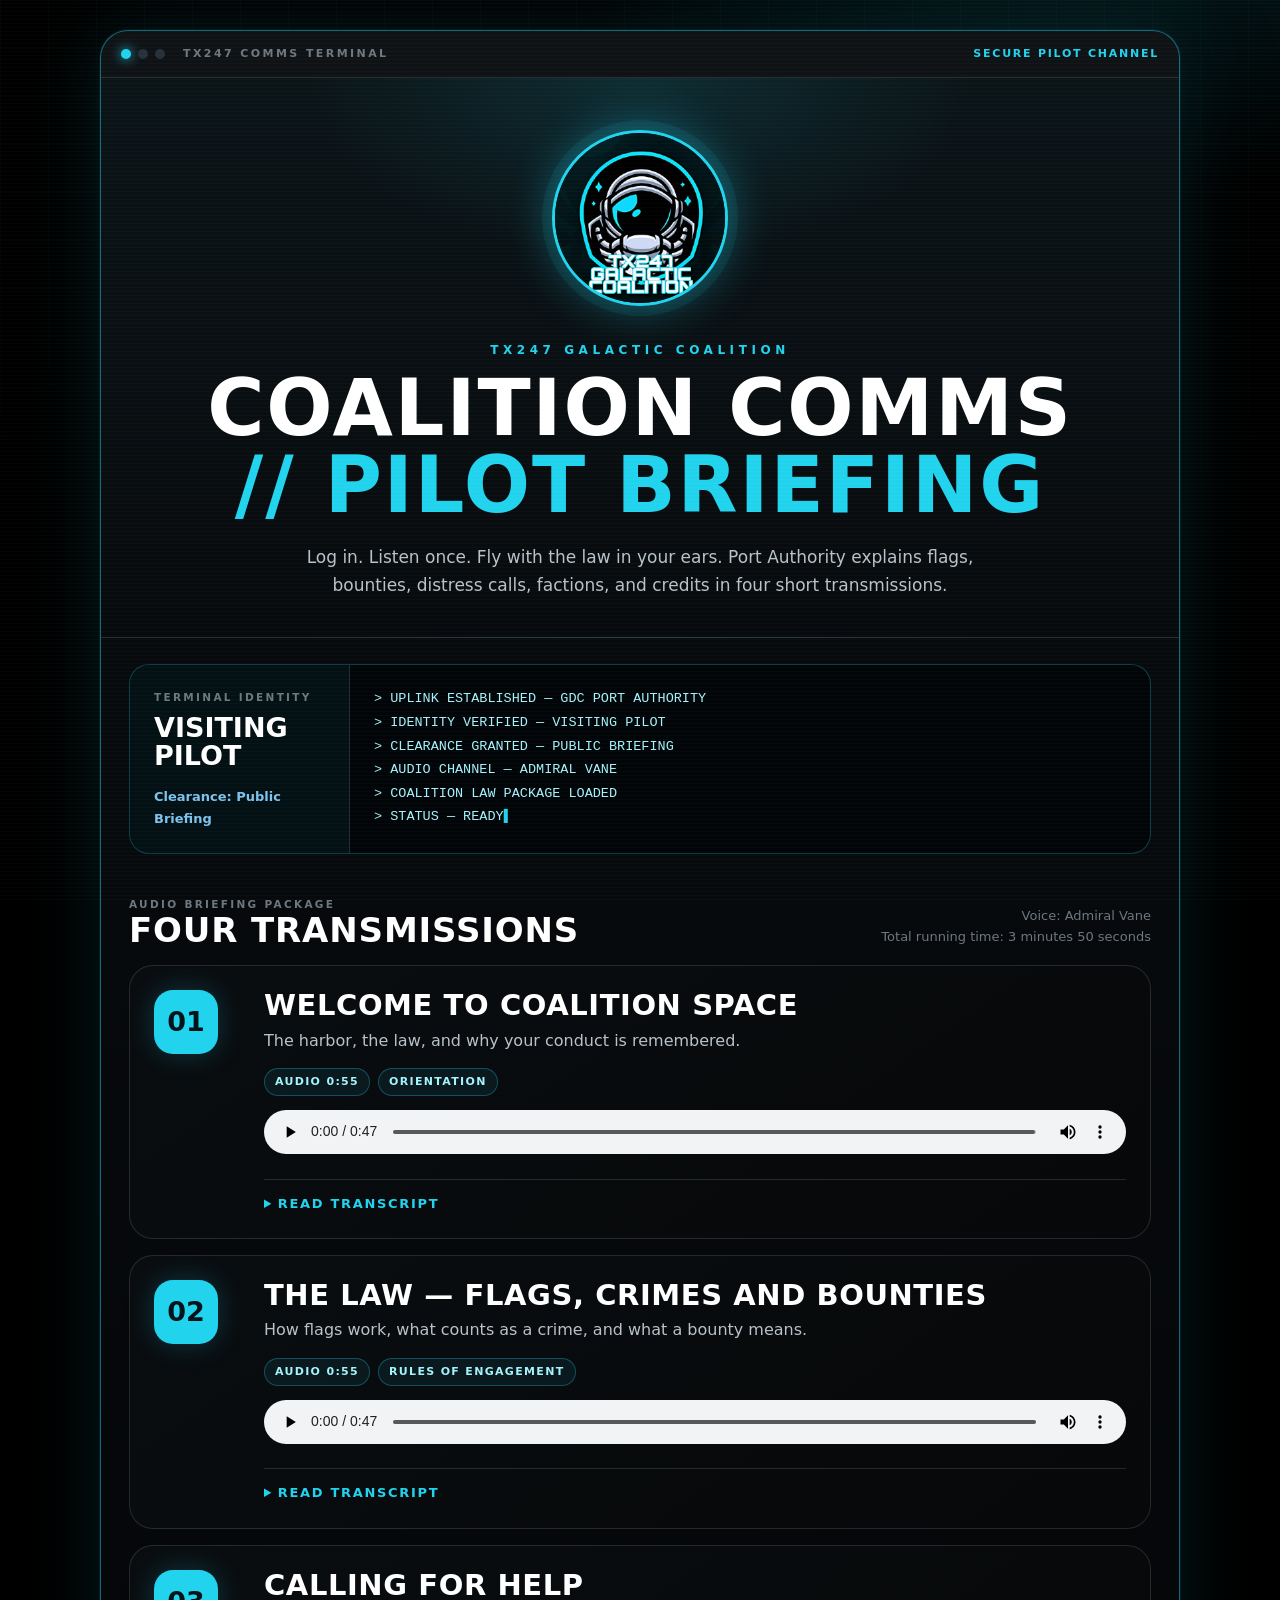
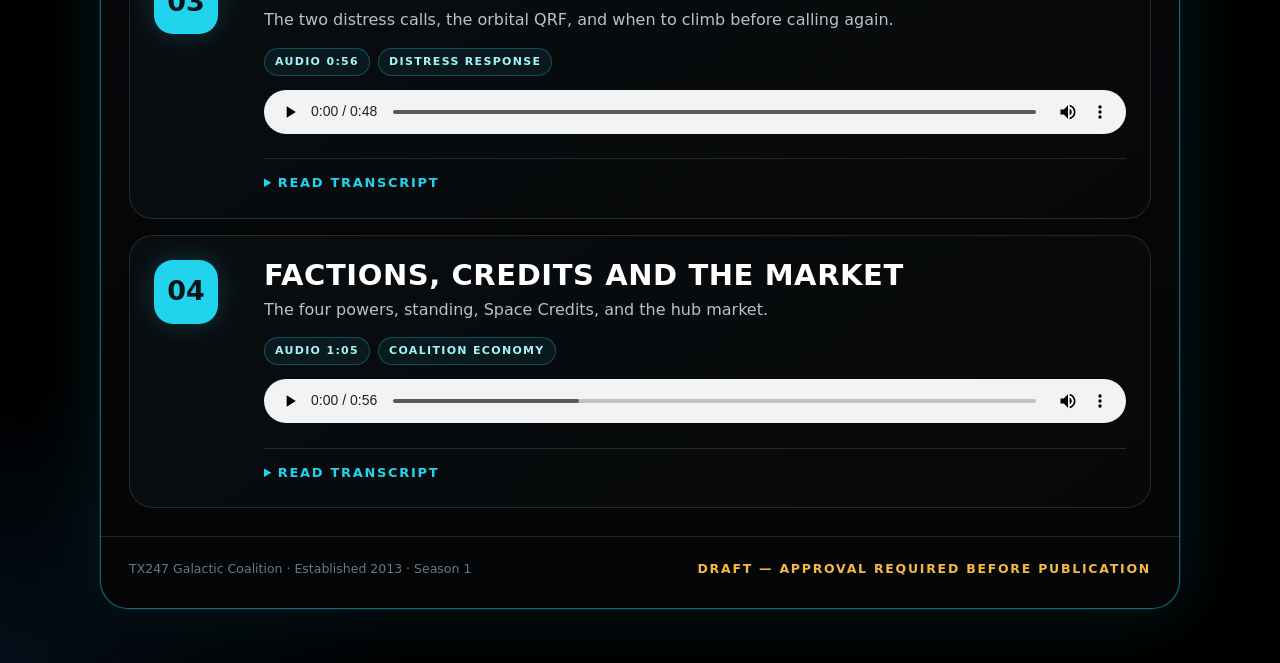
==== briefing/index.html @ afc363f2 "Comms briefing terminal live: Admiral Vane audio briefing page (/briefing/) + nav link on all pages" ====
<!DOCTYPE html>
<html lang="en">
<head>
<meta charset="UTF-8">
<meta name="viewport" content="width=device-width, initial-scale=1.0">
<title>Coalition Comms — Pilot Briefing | TX247</title>
<style>
  :root{
    --bg:#000000;
    --panel:#0a0d10;
    --panel-2:#060809;
    --line:rgba(255,255,255,.12);
    --cyan:#22d3ee;
    --cyan-soft:rgba(34,211,238,.16);
    --gdc:#7ec3ee;
    --text:#ffffff;
    --dim:#b9c2c9;
    --faint:#6d7880;
    --gold:#f5b942;
  }
  *{margin:0;padding:0;box-sizing:border-box}
  html{scroll-behavior:smooth}
  body{
    min-height:100vh;
    background:
      radial-gradient(900px 520px at 85% -5%,rgba(34,211,238,.14),transparent 62%),
      radial-gradient(720px 480px at 0% 100%,rgba(30,80,140,.18),transparent 60%),
      var(--bg);
    color:var(--text);
    font-family:Inter,system-ui,-apple-system,"Segoe UI",Roboto,Helvetica,Arial,sans-serif;
    line-height:1.65;
    padding:30px 18px 54px;
  }
  body::before{
    content:"";
    position:fixed;
    inset:0;
    pointer-events:none;
    z-index:10;
    background:repeating-linear-gradient(0deg,rgba(255,255,255,.018) 0 1px,transparent 1px 4px);
    mix-blend-mode:screen;
  }
  body::after{
    content:"";
    position:fixed;
    inset:0;
    pointer-events:none;
    z-index:-1;
    background-image:
      linear-gradient(rgba(34,211,238,.035) 1px,transparent 1px),
      linear-gradient(90deg,rgba(34,211,238,.035) 1px,transparent 1px);
    background-size:48px 48px;
    mask-image:linear-gradient(to bottom,black,transparent 82%);
  }
  .terminal{
    width:min(1080px,100%);
    margin:0 auto;
    background:linear-gradient(180deg,rgba(10,13,16,.97),rgba(3,5,7,.98));
    border:1px solid rgba(34,211,238,.48);
    border-radius:28px;
    box-shadow:0 0 0 1px rgba(34,211,238,.08),0 0 70px rgba(34,211,238,.12),0 34px 90px rgba(0,0,0,.72);
    overflow:hidden;
  }
  .windowbar{
    display:flex;
    align-items:center;
    gap:10px;
    padding:14px 20px;
    border-bottom:1px solid var(--line);
    background:rgba(255,255,255,.025);
    color:var(--faint);
    font-size:11px;
    font-weight:800;
    letter-spacing:.22em;
    text-transform:uppercase;
  }
  .lights{display:flex;gap:7px;margin-right:8px}
  .lights i{width:10px;height:10px;border-radius:50%;background:#26313a;display:block}
  .lights i:first-child{background:var(--cyan);box-shadow:0 0 12px var(--cyan)}
  .windowbar .secure{margin-left:auto;color:var(--cyan);letter-spacing:.16em}
  .hero{
    text-align:center;
    padding:52px 28px 38px;
    border-bottom:1px solid var(--line);
    background:
      radial-gradient(480px 260px at 50% 0%,rgba(34,211,238,.13),transparent 70%),
      linear-gradient(180deg,rgba(34,211,238,.035),transparent);
  }
  .crest{
    width:176px;
    height:176px;
    object-fit:cover;
    border-radius:50%;
    border:3px solid var(--cyan);
    box-shadow:0 0 0 10px rgba(34,211,238,.08),0 0 48px rgba(34,211,238,.42);
    background:#02070a;
  }
  .eyebrow{
    margin-top:26px;
    color:var(--cyan);
    font-size:12px;
    font-weight:800;
    letter-spacing:.38em;
    text-transform:uppercase;
  }
  h1,h2{
    font-family:"Arial Narrow",Antonio,system-ui,sans-serif;
    text-transform:uppercase;
    letter-spacing:.025em;
  }
  h1{
    margin-top:10px;
    font-size:clamp(42px,8vw,78px);
    line-height:.98;
    font-weight:700;
  }
  h1 span{color:var(--cyan)}
  .hero p{
    max-width:690px;
    margin:20px auto 0;
    color:var(--dim);
    font-size:17px;
  }
  .login-wrap{padding:26px 28px 6px}
  .login{
    display:grid;
    grid-template-columns:220px 1fr;
    gap:0;
    border:1px solid rgba(34,211,238,.28);
    border-radius:20px;
    overflow:hidden;
    background:#020507;
  }
  .login-id{
    padding:24px;
    border-right:1px solid var(--line);
    background:rgba(34,211,238,.05);
  }
  .login-id .label,.meta-label{
    color:var(--faint);
    font-size:10.5px;
    font-weight:800;
    letter-spacing:.22em;
    text-transform:uppercase;
  }
  .login-id strong{
    display:block;
    margin-top:7px;
    font-family:"Arial Narrow",Antonio,system-ui,sans-serif;
    font-size:27px;
    line-height:1.05;
    text-transform:uppercase;
  }
  .login-id .clearance{margin-top:16px;color:var(--gdc);font-size:13px;font-weight:700}
  #bootText{
    min-height:132px;
    padding:22px 24px;
    color:#a5f3fc;
    font-family:"Cascadia Code","SFMono-Regular",Consolas,"Liberation Mono",monospace;
    font-size:13.5px;
    line-height:1.75;
    white-space:pre-wrap;
  }
  #bootText::after{
    content:"▌";
    color:var(--cyan);
    animation:blink 1s steps(1) infinite;
  }
  @keyframes blink{50%{opacity:0}}
  main{padding:28px}
  .section-head{
    display:flex;
    align-items:end;
    justify-content:space-between;
    gap:24px;
    margin:8px 0 18px;
  }
  .section-head h2{font-size:34px;line-height:1}
  .section-head p{color:var(--faint);font-size:13px;text-align:right}
  .entries{display:grid;gap:16px}
  .entry{
    display:grid;
    grid-template-columns:88px 1fr;
    gap:22px;
    padding:24px;
    background:linear-gradient(145deg,var(--panel),var(--panel-2));
    border:1px solid var(--line);
    border-radius:24px;
  }
  .entry:hover{border-color:rgba(34,211,238,.42)}
  .track-no{
    width:64px;
    height:64px;
    border-radius:19px;
    display:flex;
    align-items:center;
    justify-content:center;
    background:var(--cyan);
    color:#02141a;
    font-family:"Arial Narrow",Antonio,system-ui,sans-serif;
    font-size:27px;
    font-weight:700;
    box-shadow:0 0 28px rgba(34,211,238,.22);
  }
  .entry h3{
    font-family:"Arial Narrow",Antonio,system-ui,sans-serif;
    font-size:29px;
    line-height:1.08;
    text-transform:uppercase;
    letter-spacing:.02em;
  }
  .summary{color:var(--dim);margin-top:6px;max-width:68ch}
  .meta{display:flex;flex-wrap:wrap;gap:8px;margin:14px 0}
  .meta span{
    border:1px solid rgba(34,211,238,.3);
    background:rgba(34,211,238,.07);
    color:#a5f3fc;
    border-radius:999px;
    padding:4px 10px;
    font-size:11px;
    font-weight:800;
    letter-spacing:.12em;
    text-transform:uppercase;
  }
  audio{width:100%;height:44px;accent-color:var(--cyan)}
  details{
    margin-top:16px;
    border-top:1px solid var(--line);
    padding-top:13px;
  }
  summary{
    cursor:pointer;
    color:var(--cyan);
    font-weight:800;
    font-size:13px;
    letter-spacing:.13em;
    text-transform:uppercase;
  }
  details p{color:var(--dim);margin-top:12px;max-width:76ch}
  footer{
    padding:22px 28px 28px;
    border-top:1px solid var(--line);
    color:var(--faint);
    font-size:12.5px;
    display:flex;
    justify-content:space-between;
    gap:20px;
    flex-wrap:wrap;
  }
  .draft{color:var(--gold);font-weight:800;letter-spacing:.14em;text-transform:uppercase}
  @media (max-width:700px){
    body{padding:12px 8px 30px}
    .terminal{border-radius:21px}
    .windowbar{font-size:9px;padding:12px 14px}
    .windowbar .secure{display:none}
    .hero{padding:38px 18px 30px}
    .crest{width:136px;height:136px}
    .login-wrap{padding:16px 14px 0}
    .login{grid-template-columns:1fr}
    .login-id{border-right:0;border-bottom:1px solid var(--line);padding:18px}
    #bootText{min-height:146px;padding:18px;font-size:12.5px}
    main{padding:18px 14px}
    .section-head{display:block}
    .section-head p{text-align:left;margin-top:8px}
    .entry{grid-template-columns:1fr;gap:16px;padding:20px}
    .track-no{width:54px;height:54px;border-radius:16px}
    footer{padding:20px 16px 24px}
  }
  @media (prefers-reduced-motion:reduce){
    html{scroll-behavior:auto}
    #bootText::after{animation:none}
  }
</style>
</head>
<body>
<div class="terminal">
  <div class="windowbar">
    <div class="lights" aria-hidden="true"><i></i><i></i><i></i></div>
    <div>TX247 Comms Terminal</div>
    <div class="secure">Secure Pilot Channel</div>
  </div>

  <header class="hero">
    <img class="crest" src="logo.jpg" alt="TX247 Galactic Coalition astronaut crest">
    <div class="eyebrow">TX247 Galactic Coalition</div>
    <h1>Coalition Comms<br><span>// Pilot Briefing</span></h1>
    <p>Log in. Listen once. Fly with the law in your ears. Port Authority explains flags, bounties, distress calls, factions, and credits in four short transmissions.</p>
  </header>

  <div class="login-wrap" aria-label="Terminal login status">
    <div class="login">
      <div class="login-id">
        <div class="label">Terminal Identity</div>
        <strong>Visiting<br>Pilot</strong>
        <div class="clearance">Clearance: Public Briefing</div>
      </div>
      <pre id="bootText" aria-label="Terminal boot log">&gt; UPLINK ESTABLISHED — GDC PORT AUTHORITY
&gt; IDENTITY VERIFIED — VISITING PILOT
&gt; CLEARANCE GRANTED — PUBLIC BRIEFING
&gt; AUDIO CHANNEL — ADMIRAL VANE
&gt; COALITION LAW PACKAGE LOADED
&gt; STATUS — READY</pre>
    </div>
  </div>

  <main>
    <div class="section-head">
      <div>
        <div class="meta-label">Audio Briefing Package</div>
        <h2>Four transmissions</h2>
      </div>
      <p>Voice: Admiral Vane<br>Total running time: 3 minutes 50 seconds</p>
    </div>

    <div class="entries">
      <article class="entry">
        <div class="track-no">01</div>
        <div>
          <h3>Welcome to Coalition Space</h3>
          <p class="summary">The harbor, the law, and why your conduct is remembered.</p>
          <div class="meta"><span>Audio 0:55</span><span>Orientation</span></div>
          <audio controls preload="metadata" src="track1-welcome-fast.mp3" aria-label="Play Welcome to Coalition Space"></audio>
          <details>
            <summary>Read transcript</summary>
            <p>Coalition Port Authority, pilot. Welcome to TX247, a living sector where mining, trade, exploration, and war all answer to Coalition law. Before you light your drive, learn the first boundary: Earth orbit is GDC Protected Space. No weapons fire is lawful there, at any time, for any pilot. It is the harbor where new crews learn, damaged ships recover, and traffic moves beneath a watchful sky. Beyond that harbor, the frontier opens—but it is not lawless. Your faction, your flag, and your conduct are remembered. Trouble can find you, and help can be called. In the next few minutes, this briefing will set out the law, the distress call, the four powers, and the credits that keep this sector moving. Listen well. Fly accordingly. Port Authority out.</p>
          </details>
        </div>
      </article>

      <article class="entry">
        <div class="track-no">02</div>
        <div>
          <h3>The Law — Flags, Crimes and Bounties</h3>
          <p class="summary">How flags work, what counts as a crime, and what a bounty means.</p>
          <div class="meta"><span>Audio 0:55</span><span>Rules of Engagement</span></div>
          <audio controls preload="metadata" src="track2-law-fast.mp3" aria-label="Play The Law, Flags, Crimes and Bounties"></audio>
          <details>
            <summary>Read transcript</summary>
            <p>Your flag tells the sky what you are. To fly the player-versus-player flag, type this command in global chat: exclamation mark, tee ex two four seven, space, pee vee pee, space, on. Replace on with off to stand down. Outside Protected Space, pilots who are both flagged may fight lawfully. Fire on an unflagged pilot anywhere, however, and you have committed a crime. In GDC Protected Space, no shot is lawful—not an opening shot, and not return fire. Once combat begins, your flag locks for five minutes, so no pilot can escape consequences by standing down mid-fight. A proven crime costs five points of standing with the victim’s faction and posts a bounty of five million Space Credits, stacking to twenty-five million. A crime in Protected Space also brings a GDC warrant. MPE pilots are always flagged. DIG pilots may not be lawfully engaged, except during a staff-declared exposure window.</p>
          </details>
        </div>
      </article>

      <article class="entry">
        <div class="track-no">03</div>
        <div>
          <h3>Calling for Help</h3>
          <p class="summary">The two distress calls, the orbital QRF, and when to climb before calling again.</p>
          <div class="meta"><span>Audio 0:56</span><span>Distress Response</span></div>
          <audio controls preload="metadata" src="track3-distress-fast.mp3" aria-label="Play Calling for Help"></audio>
          <details>
            <summary>Read transcript</summary>
            <p>If trouble finds you inside GDC Protected Space, call early. In global chat, type an exclamation mark, then nine, one, one. Or type an exclamation mark, then the word mayday. Either call reaches Port Authority. If the threat qualifies, a GDC quick-reaction wing launches toward the fight: Coalition escorts built and armed for orbital work. Listen for the scramble, arrival, and stand-down calls on comms. There is one limit every pilot must understand. The wing cannot enter a planet’s gravity well or atmosphere, and it will not be sent down to crash in one. If you are fighting on a surface, do not wait beneath the sky for rescue. Break away if you can, climb until gravity releases you, and call again from orbit. Sustained weapons fire involving pilots in Protected Space can also summon the response without a call. Outside Protected Space, no patrol is promised.</p>
          </details>
        </div>
      </article>

      <article class="entry">
        <div class="track-no">04</div>
        <div>
          <h3>Factions, Credits and the Market</h3>
          <p class="summary">The four powers, standing, Space Credits, and the hub market.</p>
          <div class="meta"><span>Audio 1:05</span><span>Coalition Economy</span></div>
          <audio controls preload="metadata" src="track4-factions-fast.mp3" aria-label="Play Factions, Credits and the Market"></audio>
          <details>
            <summary>Read transcript</summary>
            <p>Four powers shape TX247. The GDC keeps the peace, defends Protected Space, and answers distress. The TRF flies the frontier, where raids, trade, and wars are part of the weather. DIG moves the sector’s industry—mining, freight, and production—and flies protected unless staff opens an exposure window. MPE is the Wake: pirates under a permanent battle flag, lawful targets in any sky where weapons may fire. Fly with none of them and you begin independent, neutral with all four. Your conduct changes your standing, and standing changes how each power treats you. Space Credits are the working currency of the sector, spent and earned through trade and the GDC hub market; the supporter thank-you rate is ten million credits to one dollar. Supporters keep the lights on and receive credits as thanks, never purchased power. Choose your colors carefully. There is no changing sides.</p>
          </details>
        </div>
      </article>
    </div>
  </main>

  <footer>
    <div>TX247 Galactic Coalition · Established 2013 · Season 1</div>
    <div class="draft">Draft — approval required before publication</div>
  </footer>
</div>

<script>
  (function () {
    const boot = document.getElementById('bootText');
    if (!boot || window.matchMedia('(prefers-reduced-motion: reduce)').matches) return;
    const full = boot.textContent.trim();
    let index = 0;
    boot.textContent = '';
    function typeNext() {
      index += 2;
      boot.textContent = full.slice(0, index);
      if (index < full.length) window.setTimeout(typeNext, 12);
    }
    window.setTimeout(typeNext, 350);
  })();
</script>
</body>
</html>
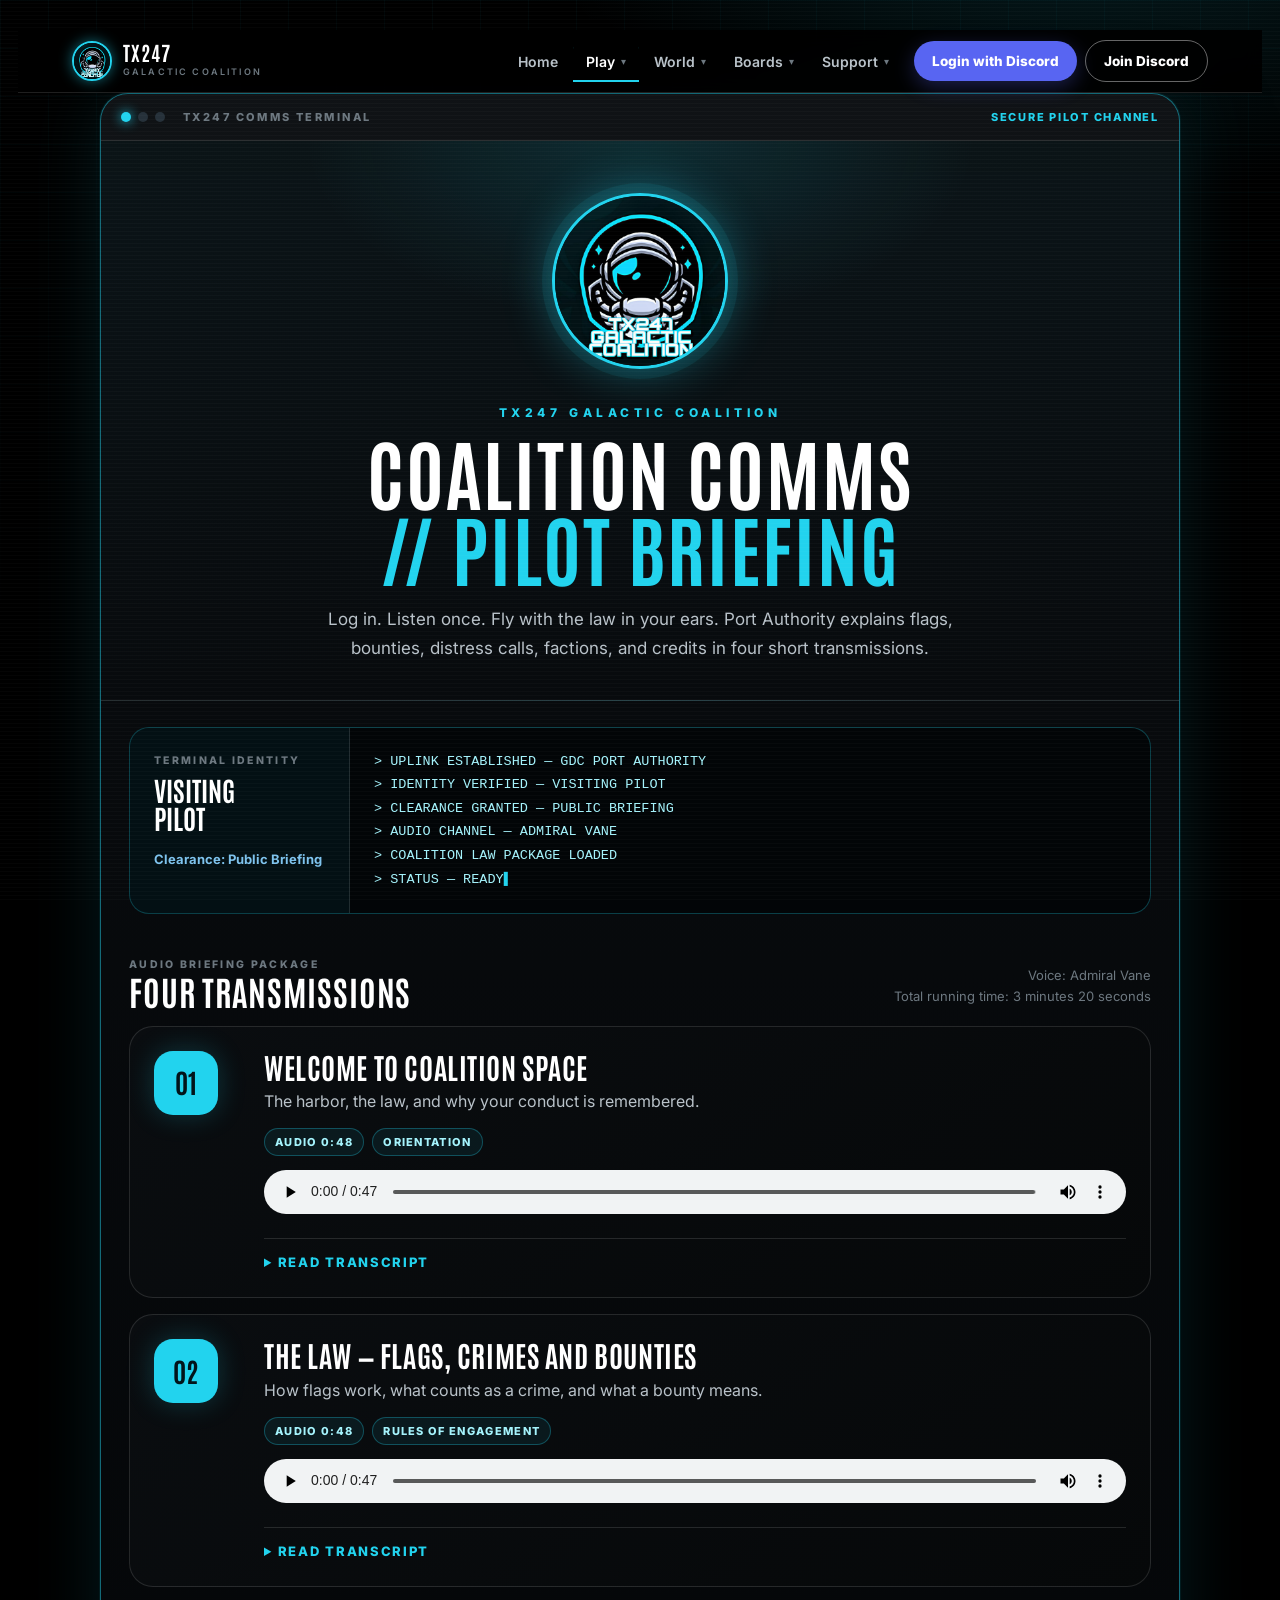
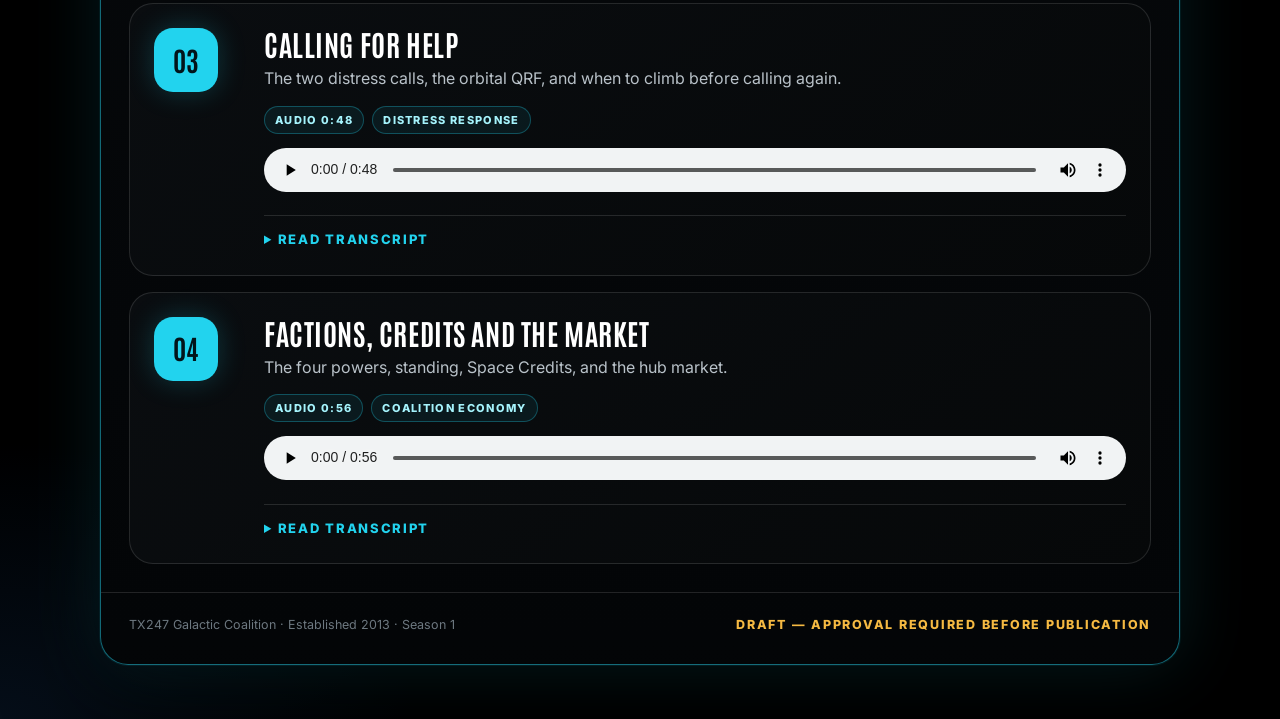
==== commit 5e231798: "Declutter redesign: slim dropdown nav, tabbed Rules/How It Works, short homepage - One slim sticky n" ====
--- a/briefing/index.html
+++ b/briefing/index.html
@@ -4,6 +4,7 @@
 <meta charset="UTF-8">
 <meta name="viewport" content="width=device-width, initial-scale=1.0">
 <title>Coalition Comms — Pilot Briefing | TX247</title>
+<link rel="stylesheet" href="../css/nav.css">
 <style>
   :root{
     --bg:#000000;
@@ -273,6 +274,43 @@
 </style>
 </head>
 <body>
+<header class="tx-nav" id="txNav">
+ <div class="tx-nav-in">
+  <a class="tx-brand" href="../index.html"><img src="../img/logo.jpg" alt="TX247 logo"><span><span class="tx-bt">TX247</span><small>Galactic Coalition</small></span></a>
+  <button class="tx-burger" type="button" aria-label="Toggle menu" aria-expanded="false"><span></span><span></span><span></span></button>
+  <nav class="tx-menu" aria-label="Site">
+   <a class="tx-link" href="../index.html">Home</a>
+   <div class="tx-dd"><button class="tx-dd-btn grp-on" type="button" aria-haspopup="true" aria-expanded="false">Play <span class="tx-caret" aria-hidden="true">▾</span></button>
+    <div class="tx-dd-menu">
+     <a href="../how-it-works.html">How It Works<small>Join, worlds, the Living Sky</small></a>
+     <a href="../rules.html">Rules<small>PvP law, economy, conduct</small></a>
+     <a class="on" aria-current="page" href="../briefing/">Briefing<small>Comms audio terminal</small></a>
+    </div></div>
+   <div class="tx-dd"><button class="tx-dd-btn" type="button" aria-haspopup="true" aria-expanded="false">World <span class="tx-caret" aria-hidden="true">▾</span></button>
+    <div class="tx-dd-menu">
+     <a href="../factions.html">Factions<small>The four powers</small></a>
+     <a href="../ships.html">Ships<small>Supporter commissions</small></a>
+     <a href="../lore.html">Lore<small>The story so far</small></a>
+    </div></div>
+   <div class="tx-dd"><button class="tx-dd-btn" type="button" aria-haspopup="true" aria-expanded="false">Boards <span class="tx-caret" aria-hidden="true">▾</span></button>
+    <div class="tx-dd-menu">
+     <a href="../bounties.html">Wanted Board<small>Who the Coalition hunts</small></a>
+     <a href="../roster.html">Crew Roster<small>Linked members · staff</small></a>
+    </div></div>
+   <div class="tx-dd"><button class="tx-dd-btn" type="button" aria-haspopup="true" aria-expanded="false">Support <span class="tx-caret" aria-hidden="true">▾</span></button>
+    <div class="tx-dd-menu">
+     <a href="../shop.html">Support Packs<small>Space Credits, thank-you gifts</small></a>
+     <a href="../sponsor.html">Sponsor<small>Membership, from $9.99/mo</small></a>
+     <a href="../account.html">Your Account<small>Rank, faction, tier</small></a>
+    </div></div>
+   <span class="tx-actions">
+    <a class="tx-btn discord-login" href="../how-it-works.html#website-accounts">Login with Discord</a>
+    <a class="tx-btn tx-btn-join" href="https://discord.gg/t7ATgXxg2k">Join Discord</a>
+   </span>
+  </nav>
+ </div>
+ <noscript><style>.tx-menu{display:flex!important}.tx-dd-menu{position:static;opacity:1;visibility:visible;transform:none;box-shadow:none;display:block}.tx-burger{display:none!important}</style></noscript>
+</header>
 <div class="terminal">
   <div class="windowbar">
     <div class="lights" aria-hidden="true"><i></i><i></i><i></i></div>
@@ -309,7 +347,7 @@
         <div class="meta-label">Audio Briefing Package</div>
         <h2>Four transmissions</h2>
       </div>
-      <p>Voice: Admiral Vane<br>Total running time: 3 minutes 50 seconds</p>
+      <p>Voice: Admiral Vane<br>Total running time: 3 minutes 20 seconds</p>
     </div>
 
     <div class="entries">
@@ -318,7 +356,7 @@
         <div>
           <h3>Welcome to Coalition Space</h3>
           <p class="summary">The harbor, the law, and why your conduct is remembered.</p>
-          <div class="meta"><span>Audio 0:55</span><span>Orientation</span></div>
+          <div class="meta"><span>Audio 0:48</span><span>Orientation</span></div>
           <audio controls preload="metadata" src="track1-welcome-fast.mp3" aria-label="Play Welcome to Coalition Space"></audio>
           <details>
             <summary>Read transcript</summary>
@@ -332,7 +370,7 @@
         <div>
           <h3>The Law — Flags, Crimes and Bounties</h3>
           <p class="summary">How flags work, what counts as a crime, and what a bounty means.</p>
-          <div class="meta"><span>Audio 0:55</span><span>Rules of Engagement</span></div>
+          <div class="meta"><span>Audio 0:48</span><span>Rules of Engagement</span></div>
           <audio controls preload="metadata" src="track2-law-fast.mp3" aria-label="Play The Law, Flags, Crimes and Bounties"></audio>
           <details>
             <summary>Read transcript</summary>
@@ -346,7 +384,7 @@
         <div>
           <h3>Calling for Help</h3>
           <p class="summary">The two distress calls, the orbital QRF, and when to climb before calling again.</p>
-          <div class="meta"><span>Audio 0:56</span><span>Distress Response</span></div>
+          <div class="meta"><span>Audio 0:48</span><span>Distress Response</span></div>
           <audio controls preload="metadata" src="track3-distress-fast.mp3" aria-label="Play Calling for Help"></audio>
           <details>
             <summary>Read transcript</summary>
@@ -360,7 +398,7 @@
         <div>
           <h3>Factions, Credits and the Market</h3>
           <p class="summary">The four powers, standing, Space Credits, and the hub market.</p>
-          <div class="meta"><span>Audio 1:05</span><span>Coalition Economy</span></div>
+          <div class="meta"><span>Audio 0:56</span><span>Coalition Economy</span></div>
           <audio controls preload="metadata" src="track4-factions-fast.mp3" aria-label="Play Factions, Credits and the Market"></audio>
           <details>
             <summary>Read transcript</summary>
@@ -392,5 +430,6 @@
     window.setTimeout(typeNext, 350);
   })();
 </script>
+<script src="../js/site.js"></script>
 </body>
 </html>
--- a/css/nav.css
+++ b/css/nav.css
@@ -0,0 +1,94 @@
+@import url('https://fonts.googleapis.com/css2?family=Antonio:wght@500;600;700&family=Inter:wght@400;500;600;700;800&display=swap');
+
+/* ============================================================
+   TX247 shared navigation (redesign preview)
+   Slim sticky top bar: brand + grouped dropdown menus.
+   Fully scoped under .tx-nav so it never leaks into page styles
+   (the briefing terminal page loads this file on its own).
+   Works without JS on desktop via :hover / :focus-within;
+   js/site.js adds click toggles, mobile menu and Esc handling.
+   ============================================================ */
+.tx-nav{
+  --tx-line:rgba(255,255,255,.12);
+  --tx-dim:#b9c2c9;
+  --tx-faint:#6d7880;
+  --tx-cyan:#22d3ee;
+  position:sticky;top:0;z-index:80;
+  background:rgba(0,0,0,.92);
+  backdrop-filter:blur(10px);
+  border-bottom:1px solid var(--tx-line);
+  font-family:'Inter',system-ui,-apple-system,"Segoe UI",Roboto,sans-serif;
+}
+.tx-nav *{margin:0;padding:0;box-sizing:border-box}
+.tx-nav-in{max-width:1180px;margin:0 auto;padding:10px 22px;display:flex;align-items:center;gap:14px;position:relative}
+.tx-brand{display:flex;align-items:center;gap:11px;text-decoration:none;color:#fff;flex:none}
+.tx-brand img{width:40px;height:40px;border-radius:50%;object-fit:cover;border:2px solid var(--tx-cyan);box-shadow:0 0 14px rgba(34,211,238,.5)}
+.tx-bt{display:block;font-family:'Antonio','Arial Narrow',sans-serif;font-size:20px;font-weight:700;letter-spacing:.05em;line-height:1}
+.tx-brand small{display:block;color:var(--tx-faint);font-weight:600;letter-spacing:.24em;font-size:9px;margin-top:3px;text-transform:uppercase}
+
+.tx-menu{margin-left:auto;display:flex;align-items:center;gap:2px;flex-wrap:nowrap}
+.tx-link,.tx-dd-btn{
+  appearance:none;background:none;border:0;cursor:pointer;
+  color:var(--tx-dim);font:inherit;font-weight:600;font-size:14px;
+  padding:9px 13px;border-radius:999px;text-decoration:none;white-space:nowrap;
+  display:inline-flex;align-items:center;gap:6px;
+}
+.tx-link:hover,.tx-dd-btn:hover{color:#fff;background:rgba(255,255,255,.07)}
+.tx-link.on{color:#fff;background:rgba(34,211,238,.14);box-shadow:inset 0 0 0 1.5px var(--tx-cyan)}
+.tx-dd{position:relative}
+.tx-dd-btn.grp-on{color:#fff;box-shadow:inset 0 -2px 0 var(--tx-cyan);border-radius:10px 10px 0 0}
+.tx-caret{font-size:10px;color:var(--tx-faint);transition:transform .15s}
+.tx-dd.open .tx-caret,.tx-dd:hover .tx-caret{transform:rotate(180deg)}
+
+.tx-dd-menu{
+  position:absolute;top:calc(100% + 6px);left:0;min-width:216px;
+  background:#0a0d10;border:1px solid var(--tx-line);border-radius:16px;
+  padding:8px;box-shadow:0 24px 54px rgba(0,0,0,.65);
+  opacity:0;visibility:hidden;transform:translateY(-4px);
+  transition:opacity .15s,transform .15s,visibility .15s;
+}
+.tx-dd:hover .tx-dd-menu,.tx-dd:focus-within .tx-dd-menu,.tx-dd.open .tx-dd-menu{opacity:1;visibility:visible;transform:translateY(0)}
+.tx-dd-menu a{
+  display:block;color:var(--tx-dim);text-decoration:none;font-size:14px;font-weight:600;
+  padding:9px 12px;border-radius:10px;white-space:nowrap;
+}
+.tx-dd-menu a small{display:block;color:var(--tx-faint);font-size:11.5px;font-weight:500;margin-top:1px;white-space:normal}
+.tx-dd-menu a:hover{background:rgba(255,255,255,.07);color:#fff}
+.tx-dd-menu a.on{color:#fff;background:rgba(34,211,238,.14);box-shadow:inset 0 0 0 1.5px var(--tx-cyan)}
+
+.tx-actions{display:flex;gap:8px;align-items:center;margin-left:10px;flex:none}
+.tx-btn{
+  display:inline-block;background:var(--tx-cyan);color:#02141a;font-weight:800;
+  padding:9px 18px;border-radius:999px;font-size:13.5px;text-decoration:none;white-space:nowrap;
+  box-shadow:0 6px 20px rgba(34,211,238,.3);transition:transform .15s;
+}
+.tx-btn:hover{transform:translateY(-1px)}
+.tx-btn.discord-login{background:#5865F2;color:#fff;box-shadow:0 6px 20px rgba(88,101,242,.3)}
+.tx-btn.discord-login:hover{background:#4752C4}
+.tx-btn.discord-login.is-inactive{background:#23262b;color:#8b949d;box-shadow:none}
+.tx-btn.tx-btn-join{background:transparent;color:#fff;border:1.5px solid rgba(255,255,255,.4);box-shadow:none}
+
+.tx-burger{
+  display:none;margin-left:auto;flex:none;appearance:none;background:none;cursor:pointer;
+  border:1.5px solid var(--tx-line);border-radius:12px;padding:10px 11px;
+}
+.tx-burger span{display:block;width:20px;height:2px;background:#fff;margin:4px 0;border-radius:2px}
+.tx-burger span:first-child{margin-top:0}.tx-burger span:last-child{margin-bottom:0}
+
+/* Mobile: hamburger opens a stacked panel; groups expand in place */
+@media (max-width:920px){
+  .tx-burger{display:block}
+  .tx-menu{
+    display:none;position:absolute;top:calc(100% + 8px);left:12px;right:12px;
+    flex-direction:column;align-items:stretch;gap:2px;
+    background:#0a0d10;border:1px solid var(--tx-line);border-radius:18px;
+    padding:10px;box-shadow:0 24px 54px rgba(0,0,0,.7);max-height:calc(100vh - 90px);overflow:auto;
+  }
+  .tx-nav.open .tx-menu{display:flex}
+  .tx-link,.tx-dd-btn{width:100%;justify-content:space-between;padding:11px 12px;border-radius:12px}
+  .tx-dd-menu{position:static;min-width:0;box-shadow:none;border:0;border-radius:0;padding:0 0 4px 12px;background:transparent;
+    opacity:1;visibility:visible;transform:none;display:none}
+  .tx-dd.open .tx-dd-menu{display:block}
+  .tx-actions{margin:8px 0 2px;flex-wrap:wrap}
+  .tx-btn{flex:1;text-align:center}
+}
